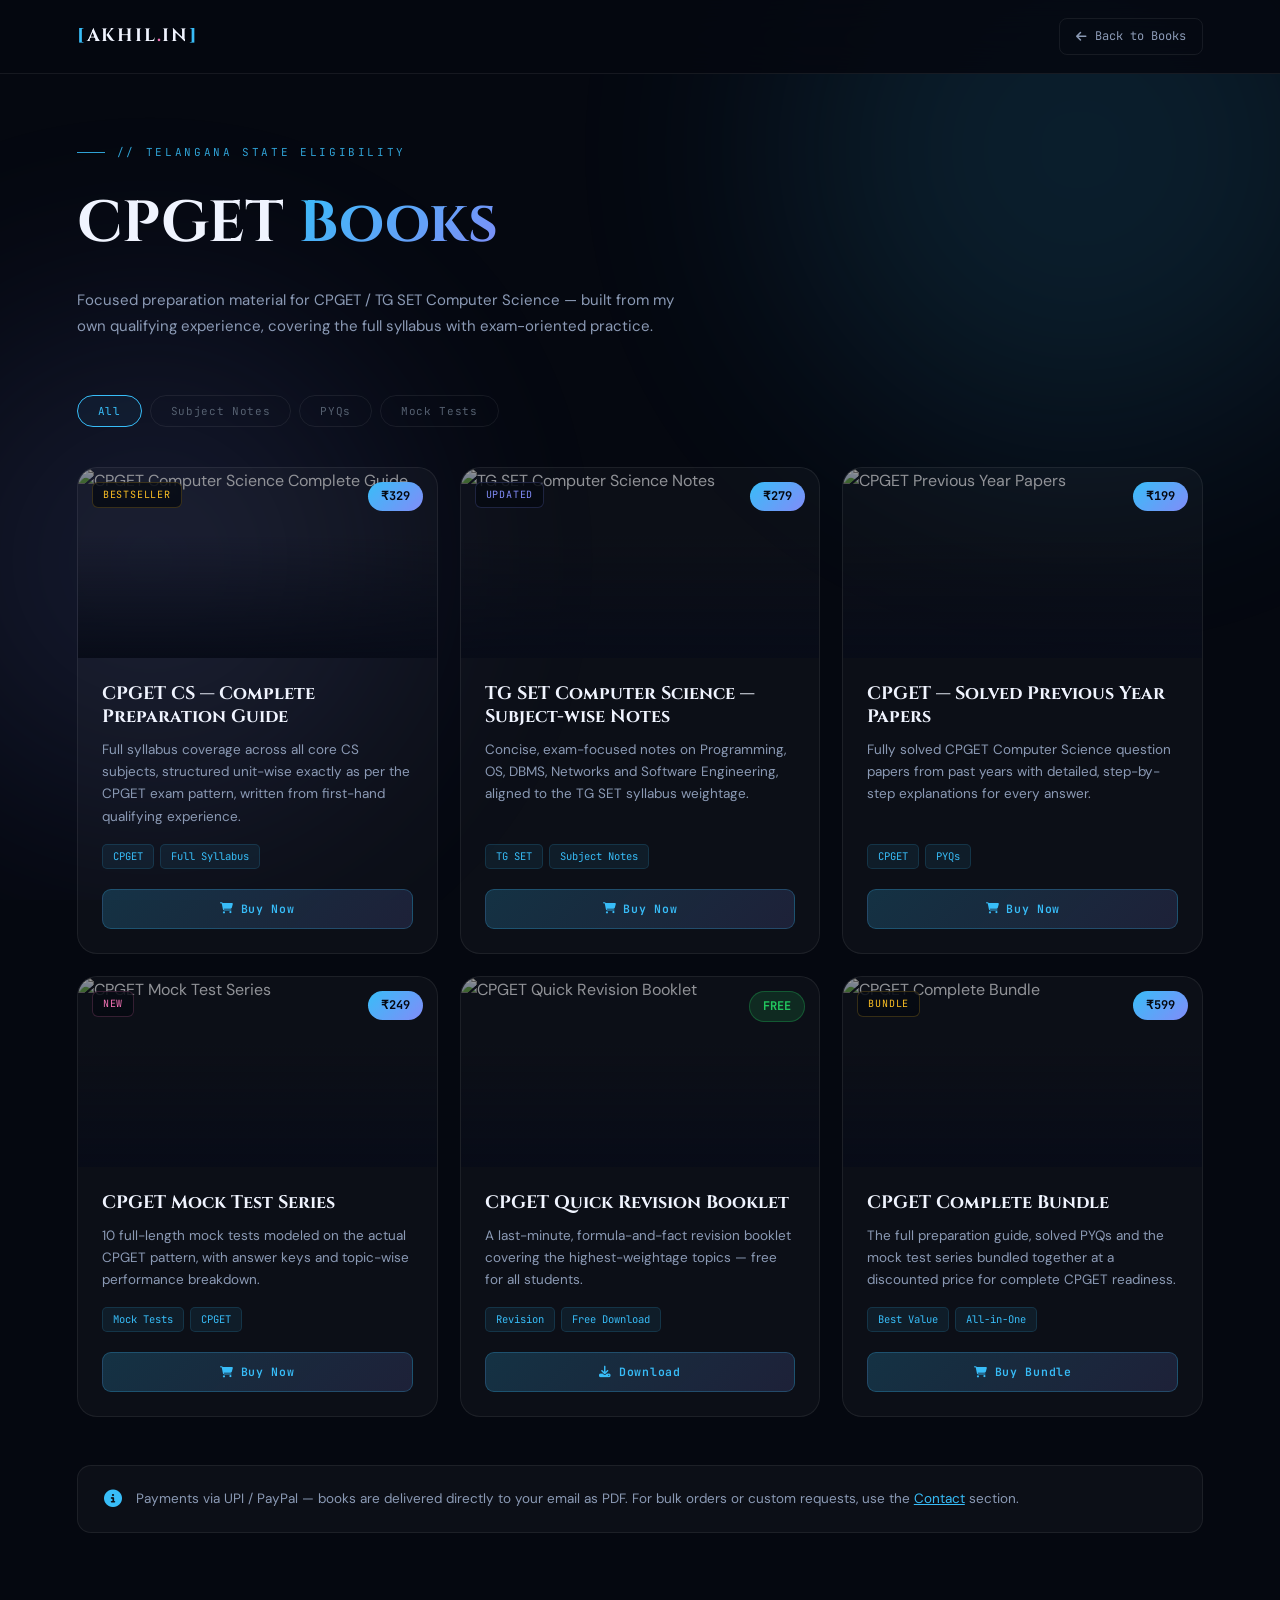
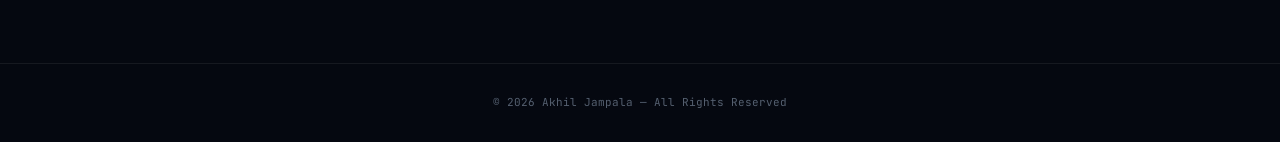
==== cpget-books.html @ acb30541 "Add initial HTML structure for CPGET Books page" ====
<!DOCTYPE html>
<html lang="en">
<head>
<meta charset="UTF-8">
<meta name="viewport" content="width=device-width, initial-scale=1.0">
<title>CPGET Books — Akhil Jampala</title>
<link rel="preconnect" href="https://fonts.googleapis.com">
<link href="https://fonts.googleapis.com/css2?family=Cinzel:wght@400;600;700;900&family=DM+Sans:ital,opsz,wght@0,9..40,300;0,9..40,400;0,9..40,500;0,9..40,600;1,9..40,400&family=JetBrains+Mono:wght@300;400;500;600&display=swap" rel="stylesheet">
<link rel="stylesheet" href="https://cdnjs.cloudflare.com/ajax/libs/font-awesome/6.5.0/css/all.min.css">

<style>
:root {
  --bg:       #050810;
  --bg2:      #080c18;
  --surface:  rgba(255,255,255,0.03);
  --surface2: rgba(255,255,255,0.06);
  --border:   rgba(255,255,255,0.07);
  --border-glow: rgba(56,189,248,0.25);

  --neon:  #38bdf8;
  --neon2: #818cf8;
  --neon3: #f472b6;
  --gold:  #fbbf24;

  --text:      #f0f4ff;
  --text-dim:  #8b9ab5;
  --text-muted:#556070;

  --font-display: 'Cinzel', serif;
  --font-body:    'DM Sans', sans-serif;
  --font-mono:    'JetBrains Mono', monospace;

  --radius: 16px;
  --transition: 0.4s cubic-bezier(0.23, 1, 0.32, 1);
  --neon-glow: 0 0 40px rgba(56,189,248,0.3), 0 0 80px rgba(56,189,248,0.1);
}

*, *::before, *::after { margin: 0; padding: 0; box-sizing: border-box; }
html { scroll-behavior: smooth; }
body {
  background: var(--bg);
  color: var(--text);
  font-family: var(--font-body);
  line-height: 1.6;
}

.bg-ambient { position: fixed; inset: 0; z-index: 0; pointer-events: none; overflow: hidden; }
.bg-orb { position: absolute; border-radius: 50%; filter: blur(120px); opacity: 0.12; }
.bg-orb-1 { width: 600px; height: 600px; background: var(--neon);  top: -150px; right: -100px; }
.bg-orb-2 { width: 500px; height: 500px; background: var(--neon2); bottom: 10%; left: -100px; }

/* ── NAV ── */
#navbar {
  position: sticky; top: 0; z-index: 100;
  padding: 18px 6%;
  display: flex; align-items: center; justify-content: space-between;
  background: rgba(5,8,16,0.85);
  backdrop-filter: blur(24px);
  border-bottom: 1px solid var(--border);
}
.logo {
  font-family: var(--font-display);
  font-size: 18px; font-weight: 700; letter-spacing: 0.1em;
  color: var(--text); text-decoration: none;
}
.logo .logo-bracket { color: var(--neon); }
.logo .logo-dot { color: var(--neon3); }
.nav-back {
  font-family: var(--font-mono);
  font-size: 12px;
  color: var(--text-dim);
  text-decoration: none;
  display: flex; align-items: center; gap: 8px;
  padding: 8px 16px;
  border: 1px solid var(--border);
  border-radius: 8px;
  transition: var(--transition);
}
.nav-back:hover { color: var(--neon); border-color: var(--border-glow); }

/* ── PAGE HEADER ── */
main { position: relative; z-index: 1; max-width: 1280px; margin: auto; padding: 70px 6% 130px; }

.page-eyebrow {
  font-family: var(--font-mono);
  font-size: 11px;
  letter-spacing: 0.24em;
  color: var(--neon);
  text-transform: uppercase;
  margin-bottom: 16px;
  display: flex; align-items: center; gap: 12px;
  opacity: 0.85;
}
.page-eyebrow::before { content:''; width: 28px; height: 1px; background: var(--neon); }

.page-title {
  font-family: var(--font-display);
  font-size: clamp(36px, 5vw, 58px);
  font-weight: 700;
  margin-bottom: 16px;
}
.page-title .accent {
  background: linear-gradient(135deg, var(--neon), var(--neon2));
  -webkit-background-clip: text; -webkit-text-fill-color: transparent; background-clip: text;
}
.page-sub {
  font-size: 15px;
  color: var(--text-dim);
  max-width: 620px;
  line-height: 1.75;
  margin-bottom: 56px;
}

/* ── FILTER TABS ── */
.filter-tabs { display: flex; gap: 8px; margin-bottom: 40px; flex-wrap: wrap; }
.tab-btn {
  padding: 8px 20px;
  border-radius: 50px;
  border: 1px solid var(--border);
  background: transparent;
  color: var(--text-muted);
  font-family: var(--font-mono);
  font-size: 11px;
  cursor: pointer;
  transition: var(--transition);
  letter-spacing: 0.06em;
}
.tab-btn:hover, .tab-btn.active {
  border-color: var(--neon); color: var(--neon); background: rgba(56,189,248,0.06);
}

/* ── BOOK GRID ── */
.books-grid {
  display: grid;
  grid-template-columns: repeat(auto-fill, minmax(320px, 1fr));
  gap: 22px;
}

.project-card {
  background: var(--surface);
  border: 1px solid var(--border);
  border-radius: 20px;
  overflow: hidden;
  display: flex;
  flex-direction: column;
  transition: var(--transition);
}
.project-card:hover {
  border-color: rgba(56,189,248,0.2);
  transform: translateY(-8px);
  box-shadow: 0 32px 64px rgba(0,0,0,0.5), 0 0 0 1px rgba(56,189,248,0.08);
}

.project-img { position: relative; height: 190px; overflow: hidden; }
.project-img img {
  width: 100%; height: 100%; object-fit: cover;
  filter: brightness(0.6) saturate(0.75);
  transition: transform 0.7s ease;
}
.project-card:hover .project-img img { transform: scale(1.06); filter: brightness(0.75) saturate(0.9); }
.project-img-overlay {
  position: absolute; inset: 0;
  background: linear-gradient(to bottom, transparent 35%, rgba(8,12,24,0.98));
}
.project-num {
  position: absolute; top: 14px; right: 14px;
  font-family: var(--font-mono); font-size: 12px; font-weight: 700;
  color: var(--bg);
  background: linear-gradient(135deg, var(--neon), var(--neon2));
  padding: 5px 13px; border-radius: 50px; z-index: 2;
}
.badge-left {
  position: absolute; top: 14px; left: 14px;
  font-family: var(--font-mono); font-size: 10px; letter-spacing: 0.08em;
  padding: 4px 10px; border-radius: 6px;
  background: rgba(5,8,16,0.75); backdrop-filter: blur(10px);
  border: 1px solid rgba(251,191,36,0.2); color: var(--gold); z-index: 2;
}

.project-body { padding: 24px; flex: 1; display: flex; flex-direction: column; }
.project-title {
  font-family: var(--font-display); font-size: 18px; font-weight: 700;
  margin-bottom: 10px; line-height: 1.3;
}
.project-desc { font-size: 13.5px; color: var(--text-dim); line-height: 1.65; margin-bottom: 16px; flex: 1; }
.project-tags { display: flex; flex-wrap: wrap; gap: 6px; margin-bottom: 20px; }
.tag {
  font-family: var(--font-mono); font-size: 10.5px; padding: 3px 10px; border-radius: 5px;
  background: rgba(56,189,248,0.08); color: var(--neon); border: 1px solid rgba(56,189,248,0.15);
}
.project-links { display: flex; gap: 10px; }
.project-link {
  flex: 1; padding: 10px; border-radius: 9px; text-align: center; text-decoration: none;
  font-size: 11.5px; font-weight: 600; font-family: var(--font-mono); letter-spacing: 0.06em;
  transition: var(--transition); display: flex; align-items: center; justify-content: center; gap: 7px;
}
.project-link.primary {
  background: linear-gradient(135deg, rgba(56,189,248,0.2), rgba(129,140,248,0.15));
  color: var(--neon); border: 1px solid rgba(56,189,248,0.25);
}
.project-link.primary:hover { background: linear-gradient(135deg, rgba(56,189,248,0.35), rgba(129,140,248,0.25)); }

/* ── FOOTER NOTE ── */
.page-note {
  margin-top: 48px; padding: 22px 26px;
  background: var(--surface); border: 1px solid var(--border); border-radius: 14px;
  font-size: 13.5px; color: var(--text-dim);
  display: flex; align-items: center; gap: 14px;
}
.page-note i { color: var(--neon); font-size: 18px; }

footer {
  border-top: 1px solid var(--border);
  padding: 30px 6%;
  text-align: center;
  font-family: var(--font-mono);
  font-size: 11px;
  color: var(--text-muted);
  position: relative; z-index: 1;
}

@media (max-width: 640px) {
  .books-grid { grid-template-columns: 1fr; }
}
</style>
</head>
<body>

<div class="bg-ambient">
  <div class="bg-orb bg-orb-1"></div>
  <div class="bg-orb bg-orb-2"></div>
</div>

<nav id="navbar">
  <a href="index.html" class="logo">
    <span class="logo-bracket">[</span>AKHIL<span class="logo-dot">.</span>IN<span class="logo-bracket">]</span>
  </a>
  <a href="index.html#books" class="nav-back"><i class="fa-solid fa-arrow-left"></i> Back to Books</a>
</nav>

<main>
  <div class="page-eyebrow">// telangana state eligibility</div>
  <h1 class="page-title">CPGET <span class="accent">Books</span></h1>
  <p class="page-sub">Focused preparation material for CPGET / TG SET Computer Science — built from my own qualifying experience, covering the full syllabus with exam-oriented practice.</p>

  <div class="filter-tabs">
    <button class="tab-btn active" data-tab="all">All</button>
    <button class="tab-btn" data-tab="notes">Subject Notes</button>
    <button class="tab-btn" data-tab="pyq">PYQs</button>
    <button class="tab-btn" data-tab="mock">Mock Tests</button>
  </div>

  <div class="books-grid" id="books-grid">

    <!-- Book 1 -->
    <div class="project-card" data-tab="notes">
      <div class="project-img">
        <img src="https://images.unsplash.com/photo-1519389950473-47ba0277781c?w=600&q=80" loading="lazy" alt="CPGET Computer Science Complete Guide">
        <div class="project-img-overlay"></div>
        <div class="badge-left">BESTSELLER</div>
        <div class="project-num">₹329</div>
      </div>
      <div class="project-body">
        <h3 class="project-title">CPGET CS — Complete Preparation Guide</h3>
        <p class="project-desc">Full syllabus coverage across all core CS subjects, structured unit-wise exactly as per the CPGET exam pattern, written from first-hand qualifying experience.</p>
        <div class="project-tags"><span class="tag">CPGET</span><span class="tag">Full Syllabus</span></div>
        <div class="project-links">
          <a href="#" class="project-link primary"><i class="fa-solid fa-cart-shopping"></i> Buy Now</a>
        </div>
      </div>
    </div>

    <!-- Book 2 -->
    <div class="project-card" data-tab="notes">
      <div class="project-img">
        <img src="https://images.unsplash.com/photo-1518770660439-4636190af475?w=600&q=80" loading="lazy" alt="TG SET Computer Science Notes">
        <div class="project-img-overlay"></div>
        <div class="badge-left" style="color:var(--neon2);border-color:rgba(129,140,248,0.2)">UPDATED</div>
        <div class="project-num">₹279</div>
      </div>
      <div class="project-body">
        <h3 class="project-title">TG SET Computer Science — Subject-wise Notes</h3>
        <p class="project-desc">Concise, exam-focused notes on Programming, OS, DBMS, Networks and Software Engineering, aligned to the TG SET syllabus weightage.</p>
        <div class="project-tags"><span class="tag">TG SET</span><span class="tag">Subject Notes</span></div>
        <div class="project-links">
          <a href="#" class="project-link primary"><i class="fa-solid fa-cart-shopping"></i> Buy Now</a>
        </div>
      </div>
    </div>

    <!-- Book 3 -->
    <div class="project-card" data-tab="pyq">
      <div class="project-img">
        <img src="https://images.unsplash.com/photo-1553877522-43269d4ea984?w=600&q=80" loading="lazy" alt="CPGET Previous Year Papers">
        <div class="project-img-overlay"></div>
        <div class="project-num">₹199</div>
      </div>
      <div class="project-body">
        <h3 class="project-title">CPGET — Solved Previous Year Papers</h3>
        <p class="project-desc">Fully solved CPGET Computer Science question papers from past years with detailed, step-by-step explanations for every answer.</p>
        <div class="project-tags"><span class="tag">CPGET</span><span class="tag">PYQs</span></div>
        <div class="project-links">
          <a href="#" class="project-link primary"><i class="fa-solid fa-cart-shopping"></i> Buy Now</a>
        </div>
      </div>
    </div>

    <!-- Book 4 -->
    <div class="project-card" data-tab="mock">
      <div class="project-img">
        <img src="https://images.unsplash.com/photo-1504639725590-34d0984388bd?w=600&q=80" loading="lazy" alt="CPGET Mock Test Series">
        <div class="project-img-overlay"></div>
        <div class="badge-left" style="color:var(--neon3);border-color:rgba(244,114,182,0.2)">NEW</div>
        <div class="project-num">₹249</div>
      </div>
      <div class="project-body">
        <h3 class="project-title">CPGET Mock Test Series</h3>
        <p class="project-desc">10 full-length mock tests modeled on the actual CPGET pattern, with answer keys and topic-wise performance breakdown.</p>
        <div class="project-tags"><span class="tag">Mock Tests</span><span class="tag">CPGET</span></div>
        <div class="project-links">
          <a href="#" class="project-link primary"><i class="fa-solid fa-cart-shopping"></i> Buy Now</a>
        </div>
      </div>
    </div>

    <!-- Book 5 -->
    <div class="project-card" data-tab="notes">
      <div class="project-img">
        <img src="https://images.unsplash.com/photo-1495020689067-958852a7765e?w=600&q=80" loading="lazy" alt="CPGET Quick Revision Booklet">
        <div class="project-img-overlay"></div>
        <div class="project-num free-price" style="color:#22c55e;background:rgba(34,197,94,0.15);border:1px solid rgba(34,197,94,0.3)">FREE</div>
      </div>
      <div class="project-body">
        <h3 class="project-title">CPGET Quick Revision Booklet</h3>
        <p class="project-desc">A last-minute, formula-and-fact revision booklet covering the highest-weightage topics — free for all students.</p>
        <div class="project-tags"><span class="tag">Revision</span><span class="tag">Free Download</span></div>
        <div class="project-links">
          <a href="#" class="project-link primary"><i class="fa-solid fa-download"></i> Download</a>
        </div>
      </div>
    </div>

    <!-- Book 6 -->
    <div class="project-card" data-tab="notes pyq mock">
      <div class="project-img">
        <img src="https://images.unsplash.com/photo-1557821552-17105176677c?w=600&q=80" loading="lazy" alt="CPGET Complete Bundle">
        <div class="project-img-overlay"></div>
        <div class="badge-left">BUNDLE</div>
        <div class="project-num">₹599</div>
      </div>
      <div class="project-body">
        <h3 class="project-title">CPGET Complete Bundle</h3>
        <p class="project-desc">The full preparation guide, solved PYQs and the mock test series bundled together at a discounted price for complete CPGET readiness.</p>
        <div class="project-tags"><span class="tag">Best Value</span><span class="tag">All-in-One</span></div>
        <div class="project-links">
          <a href="#" class="project-link primary"><i class="fa-solid fa-cart-shopping"></i> Buy Bundle</a>
        </div>
      </div>
    </div>

  </div>

  <div class="page-note">
    <i class="fa-solid fa-circle-info"></i>
    <span>Payments via UPI / PayPal — books are delivered directly to your email as PDF. For bulk orders or custom requests, use the <a href="index.html#contact" style="color:var(--neon)">Contact</a> section.</span>
  </div>
</main>

<footer>© 2026 Akhil Jampala — All Rights Reserved</footer>

<script>
document.querySelectorAll('.tab-btn').forEach(btn => {
  btn.addEventListener('click', () => {
    document.querySelectorAll('.tab-btn').forEach(b => b.classList.remove('active'));
    btn.classList.add('active');
    const tab = btn.dataset.tab;
    document.querySelectorAll('#books-grid .project-card').forEach(card => {
      const cardTabs = card.dataset.tab.split(' ');
      card.style.display = (tab === 'all' || cardTabs.includes(tab)) ? 'flex' : 'none';
    });
  });
});
</script>

</body>
</html>
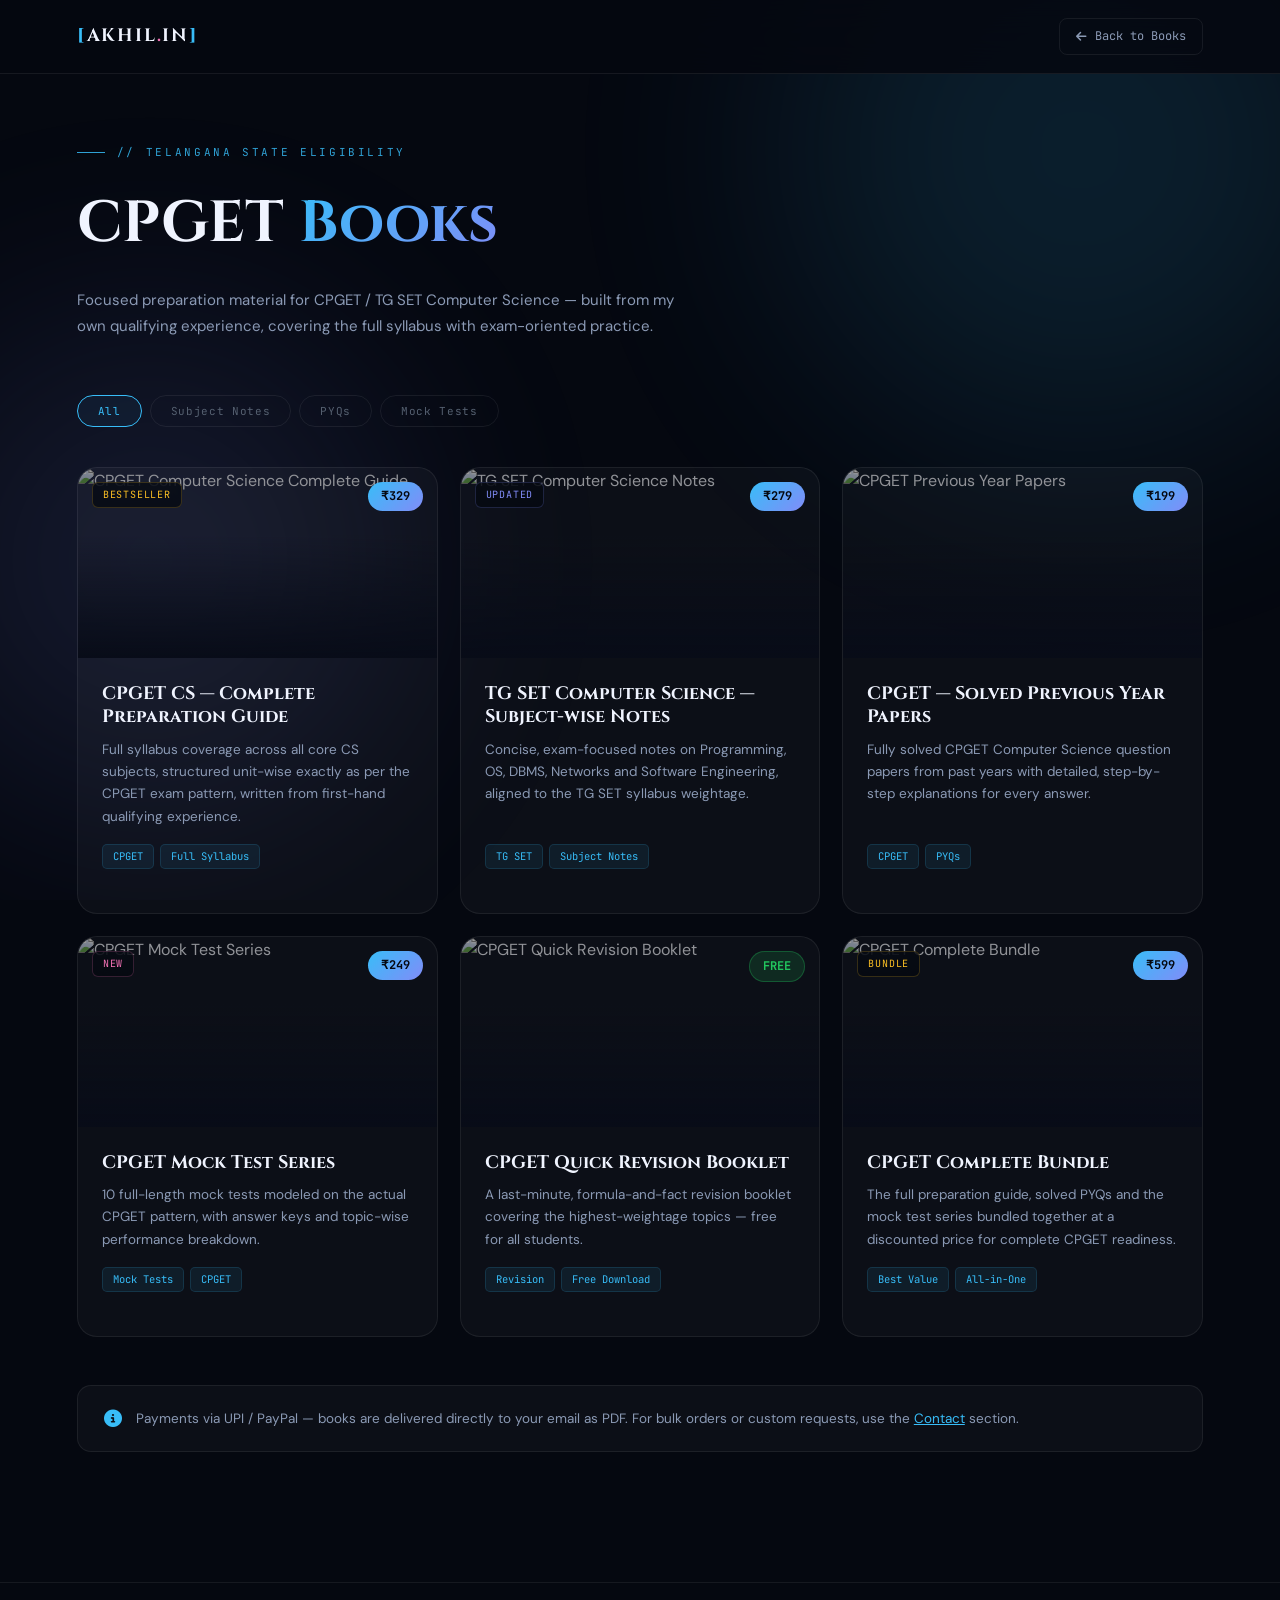
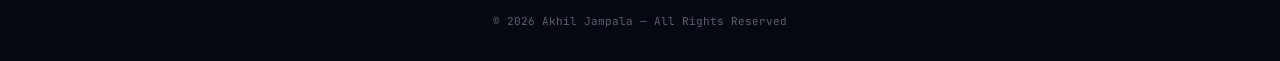
==== commit daa0ec75: "Integrate Razorpay payment forms in project links Replaced 'Buy Now' links with Razorpay payment for" ====
--- a/cpget-books.html
+++ b/cpget-books.html
@@ -265,7 +265,13 @@
         <p class="project-desc">Full syllabus coverage across all core CS subjects, structured unit-wise exactly as per the CPGET exam pattern, written from first-hand qualifying experience.</p>
         <div class="project-tags"><span class="tag">CPGET</span><span class="tag">Full Syllabus</span></div>
         <div class="project-links">
-          <a href="#" class="project-link primary"><i class="fa-solid fa-cart-shopping"></i> Buy Now</a>
+          
+<form>
+<script src="https://checkout.razorpay.com/v1/payment-button.js"
+data-payment_button_id="pl_TICA4TlCTGgM7s" async>
+</script>
+</form>
+
         </div>
       </div>
     </div>
@@ -283,7 +289,13 @@
         <p class="project-desc">Concise, exam-focused notes on Programming, OS, DBMS, Networks and Software Engineering, aligned to the TG SET syllabus weightage.</p>
         <div class="project-tags"><span class="tag">TG SET</span><span class="tag">Subject Notes</span></div>
         <div class="project-links">
-          <a href="#" class="project-link primary"><i class="fa-solid fa-cart-shopping"></i> Buy Now</a>
+          
+<form>
+<script src="https://checkout.razorpay.com/v1/payment-button.js"
+data-payment_button_id="pl_TICA4TlCTGgM7s" async>
+</script>
+</form>
+
         </div>
       </div>
     </div>
@@ -300,7 +312,13 @@
         <p class="project-desc">Fully solved CPGET Computer Science question papers from past years with detailed, step-by-step explanations for every answer.</p>
         <div class="project-tags"><span class="tag">CPGET</span><span class="tag">PYQs</span></div>
         <div class="project-links">
-          <a href="#" class="project-link primary"><i class="fa-solid fa-cart-shopping"></i> Buy Now</a>
+          
+<form>
+<script src="https://checkout.razorpay.com/v1/payment-button.js"
+data-payment_button_id="pl_TICA4TlCTGgM7s" async>
+</script>
+</form>
+
         </div>
       </div>
     </div>
@@ -318,7 +336,13 @@
         <p class="project-desc">10 full-length mock tests modeled on the actual CPGET pattern, with answer keys and topic-wise performance breakdown.</p>
         <div class="project-tags"><span class="tag">Mock Tests</span><span class="tag">CPGET</span></div>
         <div class="project-links">
-          <a href="#" class="project-link primary"><i class="fa-solid fa-cart-shopping"></i> Buy Now</a>
+          
+<form>
+<script src="https://checkout.razorpay.com/v1/payment-button.js"
+data-payment_button_id="pl_TICA4TlCTGgM7s" async>
+</script>
+</form>
+
         </div>
       </div>
     </div>
@@ -335,7 +359,13 @@
         <p class="project-desc">A last-minute, formula-and-fact revision booklet covering the highest-weightage topics — free for all students.</p>
         <div class="project-tags"><span class="tag">Revision</span><span class="tag">Free Download</span></div>
         <div class="project-links">
-          <a href="#" class="project-link primary"><i class="fa-solid fa-download"></i> Download</a>
+          
+<form>
+<script src="https://checkout.razorpay.com/v1/payment-button.js"
+data-payment_button_id="pl_TICA4TlCTGgM7s" async>
+</script>
+</form>
+
         </div>
       </div>
     </div>
@@ -353,7 +383,13 @@
         <p class="project-desc">The full preparation guide, solved PYQs and the mock test series bundled together at a discounted price for complete CPGET readiness.</p>
         <div class="project-tags"><span class="tag">Best Value</span><span class="tag">All-in-One</span></div>
         <div class="project-links">
-          <a href="#" class="project-link primary"><i class="fa-solid fa-cart-shopping"></i> Buy Bundle</a>
+          
+<form>
+<script src="https://checkout.razorpay.com/v1/payment-button.js"
+data-payment_button_id="pl_TICA4TlCTGgM7s" async>
+</script>
+</form>
+
         </div>
       </div>
     </div>
